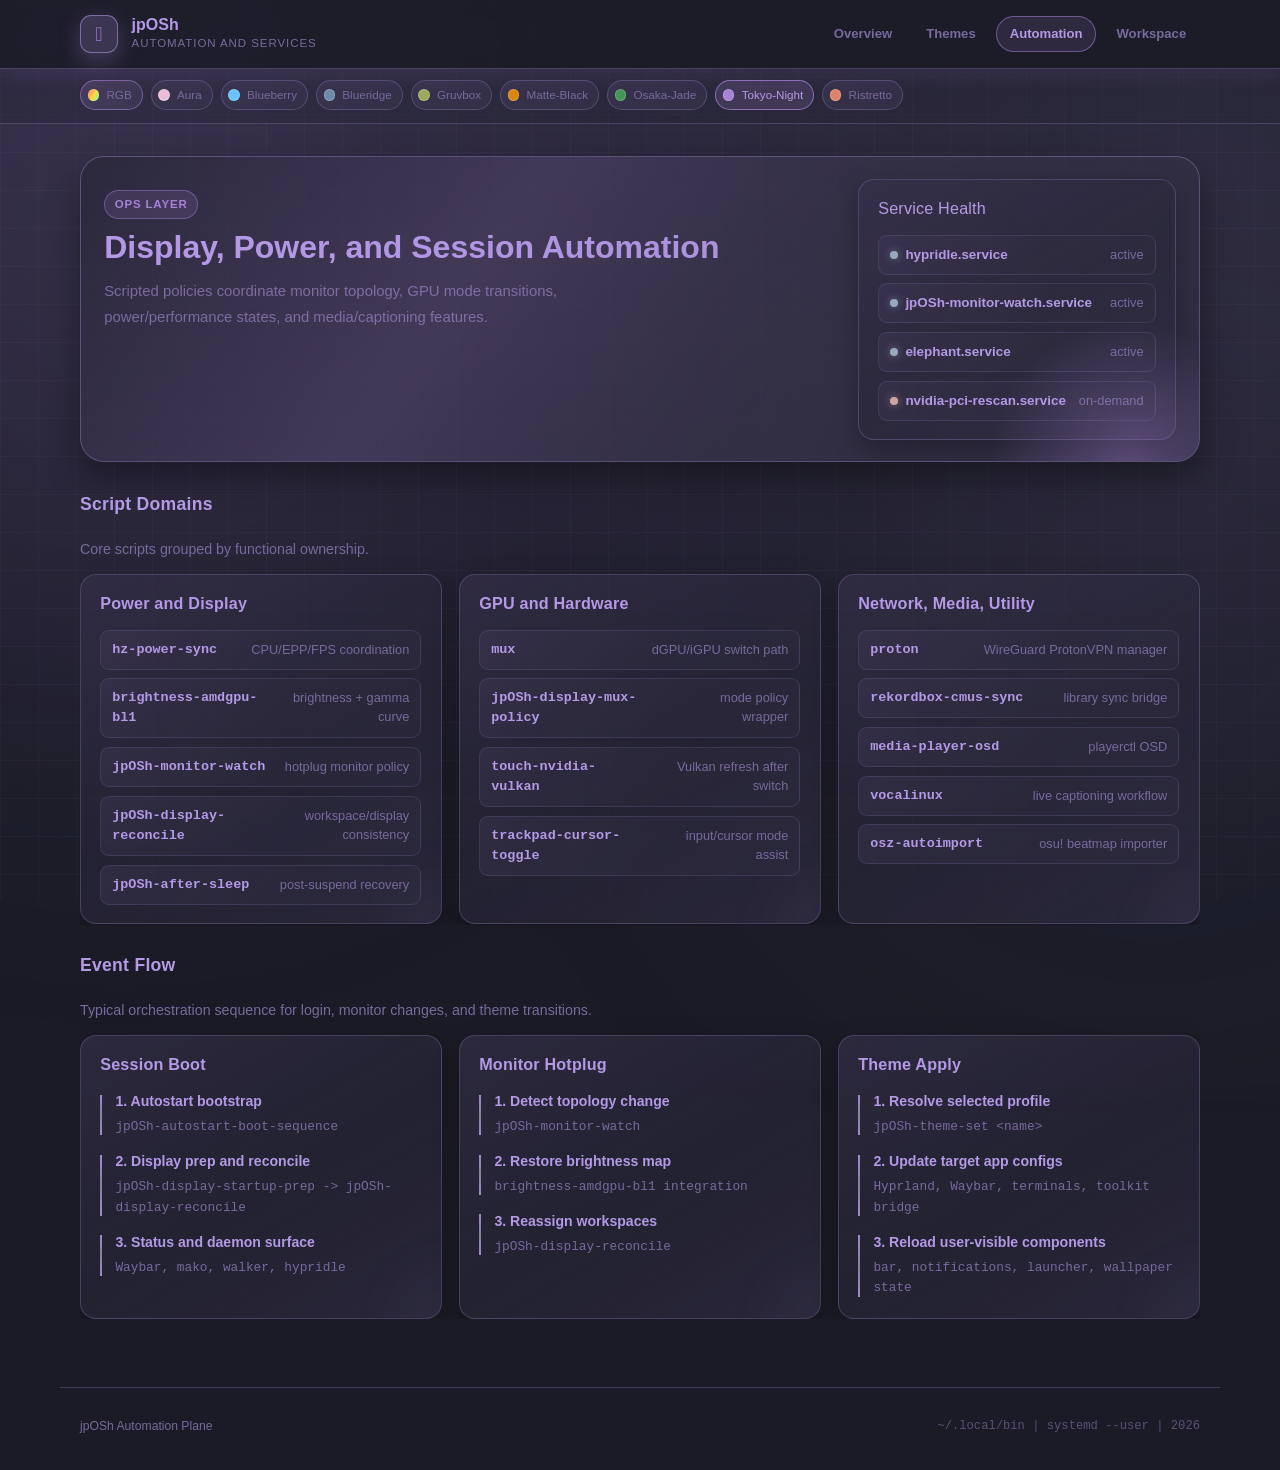
==== automation.html @ ef1e4495 "Optimize runtime performance: throttle confetti and reduce expensive continuous effects" ====
<!DOCTYPE html>
<html lang="en">
<head>
  <meta charset="UTF-8" />
  <meta name="viewport" content="width=device-width, initial-scale=1.0" />
  <title>jpOSh - Automation</title>
  <link rel="icon" type="image/svg+xml" href="assets/icons/favicon.svg?v=20260407h" />
  <link rel="stylesheet" href="style.css?v=20260407h" />
</head>
<body data-page="automation">
  <div class="site-shell">
    <header class="site-header">
      <div class="site-header-inner">
        <a class="brand" href="index.html" aria-label="jpOSh home">
          <div class="brand-mark">󰣇</div>
          <div>
            <div class="brand-title">jpOSh</div>
            <div class="brand-sub">Automation and Services</div>
          </div>
        </a>
        <nav class="main-nav" aria-label="Primary">
          <a class="nav-link" data-nav="overview" href="index.html">Overview</a>
          <a class="nav-link" data-nav="themes" href="themes.html">Themes</a>
          <a class="nav-link" data-nav="automation" href="automation.html">Automation</a>
          <a class="nav-link" data-nav="workspace" href="workspace.html">Workspace</a>
        </nav>
      </div>
    </header>

    <div class="theme-rail-wrap">
      <div class="theme-rail" data-theme-rail></div>
    </div>

    <main class="page">
      <section class="hero" data-animate>
        <div class="hero-top">
          <div>
            <p class="pill">Ops Layer</p>
            <h1 class="hero-title">Display, Power, and Session Automation</h1>
            <p class="hero-subtitle">
              Scripted policies coordinate monitor topology, GPU mode transitions,
              power/performance states, and media/captioning features.
            </p>
          </div>
          <div class="panel" style="min-width:250px;">
            <p class="panel-title">Service Health</p>
            <ul class="list">
              <li class="list-item"><span class="list-item-key"><span class="state-dot state-ok"></span>hypridle.service</span><span class="list-item-value">active</span></li>
              <li class="list-item"><span class="list-item-key"><span class="state-dot state-ok"></span>jpOSh-monitor-watch.service</span><span class="list-item-value">active</span></li>
              <li class="list-item"><span class="list-item-key"><span class="state-dot state-ok"></span>elephant.service</span><span class="list-item-value">active</span></li>
              <li class="list-item"><span class="list-item-key"><span class="state-dot state-warn"></span>nvidia-pci-rescan.service</span><span class="list-item-value">on-demand</span></li>
            </ul>
          </div>
        </div>
      </section>

      <section data-animate>
        <h2 class="section-title">Script Domains</h2>
        <p class="section-sub">Core scripts grouped by functional ownership.</p>
        <div class="panel-grid">
          <article class="panel">
            <h3 class="panel-title">Power and Display</h3>
            <ul class="list">
              <li class="list-item"><span class="list-item-key mono">hz-power-sync</span><span class="list-item-value">CPU/EPP/FPS coordination</span></li>
              <li class="list-item"><span class="list-item-key mono">brightness-amdgpu-bl1</span><span class="list-item-value">brightness + gamma curve</span></li>
              <li class="list-item"><span class="list-item-key mono">jpOSh-monitor-watch</span><span class="list-item-value">hotplug monitor policy</span></li>
              <li class="list-item"><span class="list-item-key mono">jpOSh-display-reconcile</span><span class="list-item-value">workspace/display consistency</span></li>
              <li class="list-item"><span class="list-item-key mono">jpOSh-after-sleep</span><span class="list-item-value">post-suspend recovery</span></li>
            </ul>
          </article>
          <article class="panel">
            <h3 class="panel-title">GPU and Hardware</h3>
            <ul class="list">
              <li class="list-item"><span class="list-item-key mono">mux</span><span class="list-item-value">dGPU/iGPU switch path</span></li>
              <li class="list-item"><span class="list-item-key mono">jpOSh-display-mux-policy</span><span class="list-item-value">mode policy wrapper</span></li>
              <li class="list-item"><span class="list-item-key mono">touch-nvidia-vulkan</span><span class="list-item-value">Vulkan refresh after switch</span></li>
              <li class="list-item"><span class="list-item-key mono">trackpad-cursor-toggle</span><span class="list-item-value">input/cursor mode assist</span></li>
            </ul>
          </article>
          <article class="panel">
            <h3 class="panel-title">Network, Media, Utility</h3>
            <ul class="list">
              <li class="list-item"><span class="list-item-key mono">proton</span><span class="list-item-value">WireGuard ProtonVPN manager</span></li>
              <li class="list-item"><span class="list-item-key mono">rekordbox-cmus-sync</span><span class="list-item-value">library sync bridge</span></li>
              <li class="list-item"><span class="list-item-key mono">media-player-osd</span><span class="list-item-value">playerctl OSD</span></li>
              <li class="list-item"><span class="list-item-key mono">vocalinux</span><span class="list-item-value">live captioning workflow</span></li>
              <li class="list-item"><span class="list-item-key mono">osz-autoimport</span><span class="list-item-value">osu! beatmap importer</span></li>
            </ul>
          </article>
        </div>
      </section>

      <section data-animate>
        <h2 class="section-title">Event Flow</h2>
        <p class="section-sub">Typical orchestration sequence for login, monitor changes, and theme transitions.</p>
        <div class="panel-grid">
          <article class="panel">
            <h3 class="panel-title">Session Boot</h3>
            <div class="timeline">
              <div class="timeline-item">
                <p class="timeline-title">1. Autostart bootstrap</p>
                <p class="timeline-desc mono">jpOSh-autostart-boot-sequence</p>
              </div>
              <div class="timeline-item">
                <p class="timeline-title">2. Display prep and reconcile</p>
                <p class="timeline-desc mono">jpOSh-display-startup-prep -> jpOSh-display-reconcile</p>
              </div>
              <div class="timeline-item">
                <p class="timeline-title">3. Status and daemon surface</p>
                <p class="timeline-desc mono">Waybar, mako, walker, hypridle</p>
              </div>
            </div>
          </article>
          <article class="panel">
            <h3 class="panel-title">Monitor Hotplug</h3>
            <div class="timeline">
              <div class="timeline-item">
                <p class="timeline-title">1. Detect topology change</p>
                <p class="timeline-desc mono">jpOSh-monitor-watch</p>
              </div>
              <div class="timeline-item">
                <p class="timeline-title">2. Restore brightness map</p>
                <p class="timeline-desc mono">brightness-amdgpu-bl1 integration</p>
              </div>
              <div class="timeline-item">
                <p class="timeline-title">3. Reassign workspaces</p>
                <p class="timeline-desc mono">jpOSh-display-reconcile</p>
              </div>
            </div>
          </article>
          <article class="panel">
            <h3 class="panel-title">Theme Apply</h3>
            <div class="timeline">
              <div class="timeline-item">
                <p class="timeline-title">1. Resolve selected profile</p>
                <p class="timeline-desc mono">jpOSh-theme-set &lt;name&gt;</p>
              </div>
              <div class="timeline-item">
                <p class="timeline-title">2. Update target app configs</p>
                <p class="timeline-desc mono">Hyprland, Waybar, terminals, toolkit bridge</p>
              </div>
              <div class="timeline-item">
                <p class="timeline-title">3. Reload user-visible components</p>
                <p class="timeline-desc mono">bar, notifications, launcher, wallpaper state</p>
              </div>
            </div>
          </article>
        </div>
      </section>
    </main>

    <footer>
      <div>jpOSh Automation Plane</div>
      <div class="footer-path mono">~/.local/bin | systemd --user | <span data-year></span></div>
    </footer>
  </div>

  <script src="script.js?v=20260407h"></script>
</body>
</html>
---- style.css ----
:root {
  --bg: #1a1b26;
  --surface-1: #232437;
  --surface-2: #2c2e43;
  --border: #4f4571;
  --border-strong: #b49ae6;
  --accent: #a683d8;
  --accent-2: #675a86;
  --text: #b49ae6;
  --text-dim: #8678ab;
  --text-mute: #5f5579;
  --ok: #86cf9f;
  --warn: #e3bf7a;
  --danger: #da7d91;
  --hero-glow: color-mix(in srgb, var(--accent) 35%, transparent);
  --radius-sm: 10px;
  --radius: 16px;
  --radius-lg: 24px;
  --shadow: 0 14px 34px rgba(0, 0, 0, 0.38);
  --fx-speed-slow: 18s;
  --fx-speed-mid: 9s;
  --fx-speed-fast: 4.5s;
}

* {
  box-sizing: border-box;
}

html,
body {
  margin: 0;
  padding: 0;
}

html {
  scroll-behavior: smooth;
}

body {
  min-height: 100vh;
  font-family: "Iosevka Aile", "IBM Plex Sans", "Noto Sans", "Cantarell", sans-serif;
  background: radial-gradient(circle at 12% -8%, color-mix(in srgb, var(--accent) 20%, transparent), transparent 48%),
    radial-gradient(circle at 92% 12%, color-mix(in srgb, var(--accent-2) 26%, transparent), transparent 42%),
    var(--bg);
  color: var(--text);
  line-height: 1.5;
}

body,
.site-header,
.theme-rail-wrap,
.hero,
.panel,
.kpi,
.list-item,
.tag,
.theme-chip,
.nav-link,
.section-sub,
.table th,
.table td,
footer {
  transition:
    background-color 260ms ease,
    border-color 260ms ease,
    color 260ms ease,
    box-shadow 260ms ease;
}

body::before {
  content: "";
  position: fixed;
  inset: 0;
  pointer-events: none;
  background-image:
    linear-gradient(color-mix(in srgb, var(--border-strong) 9%, transparent) 1px, transparent 1px),
    linear-gradient(90deg, color-mix(in srgb, var(--border-strong) 9%, transparent) 1px, transparent 1px);
  background-size: 38px 38px;
  opacity: 0.5;
  z-index: 0;
}

body::after {
  content: "";
  position: fixed;
  inset: -22%;
  pointer-events: none;
  z-index: 0;
  opacity: 0.24;
  background:
    radial-gradient(circle at 22% 36%, color-mix(in srgb, var(--accent) 34%, transparent), transparent 48%),
    radial-gradient(circle at 78% 62%, color-mix(in srgb, var(--accent-2) 34%, transparent), transparent 44%);
  filter: blur(14px);
  animation: none;
}

a {
  color: inherit;
}

button {
  font: inherit;
  color: inherit;
}

code,
.kbd {
  font-family: "CaskaydiaMono Nerd Font", "JetBrains Mono", "Iosevka", monospace;
}

.site-shell {
  position: relative;
  z-index: 1;
}

.site-header {
  position: sticky;
  top: 0;
  z-index: 40;
  backdrop-filter: blur(8px);
  background: color-mix(in srgb, var(--bg) 84%, transparent);
  border-bottom: 1px solid color-mix(in srgb, var(--border-strong) 30%, transparent);
  box-shadow: 0 8px 18px color-mix(in srgb, var(--accent) 10%, transparent);
}

.site-header-inner {
  max-width: 1160px;
  margin: 0 auto;
  padding: 0.95rem 1.25rem;
  display: flex;
  align-items: center;
  justify-content: space-between;
  gap: 1rem;
}

.brand {
  display: flex;
  align-items: center;
  gap: 0.85rem;
  text-decoration: none;
}

.brand-mark {
  width: 38px;
  height: 38px;
  border-radius: 11px;
  background: linear-gradient(165deg, color-mix(in srgb, var(--accent) 24%, transparent), color-mix(in srgb, var(--accent-2) 40%, transparent));
  border: 1px solid color-mix(in srgb, var(--border-strong) 55%, transparent);
  display: grid;
  place-items: center;
  font-size: 1.25rem;
  color: var(--accent);
  box-shadow: 0 8px 22px color-mix(in srgb, var(--accent) 30%, transparent);
}

.brand-title {
  font-size: 1rem;
  line-height: 1.15;
  font-weight: 700;
}

.brand-sub {
  font-size: 0.72rem;
  color: var(--text-dim);
  text-transform: uppercase;
  letter-spacing: 0.08em;
}

.main-nav {
  display: flex;
  align-items: center;
  gap: 0.4rem;
  flex-wrap: wrap;
}

.nav-link {
  padding: 0.45rem 0.8rem;
  border-radius: 999px;
  border: 1px solid transparent;
  color: var(--text-dim);
  text-decoration: none;
  font-size: 0.82rem;
  font-weight: 600;
  transition: 150ms ease;
}

.nav-link:hover {
  color: var(--text);
  border-color: color-mix(in srgb, var(--border-strong) 36%, transparent);
}

.nav-link.active {
  color: var(--text);
  background: color-mix(in srgb, var(--accent) 13%, transparent);
  border-color: color-mix(in srgb, var(--accent) 54%, transparent);
}

.theme-rail-wrap {
  border-bottom: 1px solid color-mix(in srgb, var(--border-strong) 22%, transparent);
  background: color-mix(in srgb, var(--surface-1) 42%, transparent);
}

.theme-rail {
  max-width: 1160px;
  margin: 0 auto;
  padding: 0.65rem 1.25rem 0.8rem;
  display: flex;
  flex-wrap: nowrap;
  gap: 0.5rem;
  overflow-x: auto;
  scrollbar-width: thin;
}

.theme-chip {
  appearance: none;
  position: relative;
  isolation: isolate;
  overflow: hidden;
  flex: 0 0 auto;
  border-radius: 999px;
  border: 1px solid color-mix(in srgb, var(--border-strong) 26%, transparent);
  background:
    linear-gradient(135deg, color-mix(in srgb, var(--accent) 8%, transparent), color-mix(in srgb, var(--accent-2) 8%, transparent)),
    color-mix(in srgb, var(--surface-2) 52%, transparent);
  color: var(--text-dim);
  padding: 0.35rem 0.62rem 0.35rem 0.42rem;
  font-size: 0.73rem;
  display: inline-flex;
  align-items: center;
  gap: 0.45rem;
  cursor: pointer;
  transition: 120ms ease;
}

.theme-chip::before {
  content: "";
  position: absolute;
  inset: 0;
  transform: translateX(-130%);
  background: linear-gradient(110deg, transparent 0%, color-mix(in srgb, var(--accent) 34%, transparent) 50%, transparent 100%);
  pointer-events: none;
  opacity: 0;
  transition: transform 520ms ease, opacity 420ms ease;
}

.theme-chip:hover {
  transform: translateY(-2px) scale(1.03);
  border-color: color-mix(in srgb, var(--accent) 55%, transparent);
  color: var(--text);
  box-shadow: 0 10px 20px color-mix(in srgb, var(--accent) 26%, transparent);
}

.theme-chip:hover::before {
  transform: translateX(130%);
  opacity: 0.7;
}

.theme-chip.active {
  color: var(--text);
  border-color: color-mix(in srgb, var(--accent) 75%, transparent);
  background: color-mix(in srgb, var(--accent) 18%, transparent);
}

.theme-chip-rgb {
  border-color: color-mix(in srgb, var(--accent) 58%, transparent);
  background:
    linear-gradient(120deg, color-mix(in srgb, var(--accent) 18%, transparent), color-mix(in srgb, var(--accent-2) 18%, transparent)),
    color-mix(in srgb, var(--surface-2) 76%, transparent);
}

.rgb-dot {
  background: linear-gradient(120deg, #ff6b6b, #ffd93d, #6bff9f, #6bd4ff, #b98bff, #ff7adf);
  background-size: 260% 260%;
  animation: rgbDotShift 2.4s linear infinite;
}

body.rgb-mode .theme-chip-rgb {
  color: var(--text);
  border-color: color-mix(in srgb, var(--accent) 78%, transparent);
  box-shadow: 0 0 0 1px color-mix(in srgb, var(--accent) 34%, transparent), 0 0 26px color-mix(in srgb, var(--accent) 36%, transparent);
  animation: rgbButtonPulse 1.6s ease-in-out infinite;
}

.rgb-confetti-layer {
  position: fixed;
  inset: 0;
  z-index: 90;
  pointer-events: none;
  overflow: hidden;
  opacity: 0;
  transition: opacity 220ms ease;
}

.rgb-confetti-layer.active {
  opacity: 1;
}

.rgb-confetti-piece {
  position: absolute;
  left: var(--left);
  top: -14vh;
  width: var(--size);
  height: calc(var(--size) * 0.62);
  background: var(--confetti);
  border-radius: 2px;
  opacity: 0;
  transform: translate3d(0, -12vh, 0) rotate(var(--rot));
  animation: confettiFall var(--dur) linear forwards;
  will-change: transform, opacity;
}

.theme-dot {
  width: 0.72rem;
  height: 0.72rem;
  border-radius: 99px;
  box-shadow: inset 0 0 0 1px rgba(255, 255, 255, 0.18);
}

.page {
  max-width: 1160px;
  margin: 0 auto;
  padding: 2rem 1.25rem 4.2rem;
  display: grid;
  gap: 1.95rem;
}

.page > section {
  display: grid;
  gap: 0.82rem;
  content-visibility: auto;
  contain-intrinsic-size: 1px 760px;
}

.hero {
  border-radius: var(--radius-lg);
  border: 1px solid color-mix(in srgb, var(--border-strong) 35%, transparent);
  background: linear-gradient(150deg, color-mix(in srgb, var(--surface-1) 62%, transparent), color-mix(in srgb, var(--surface-2) 70%, transparent));
  padding: 1.35rem 1.45rem;
  box-shadow: var(--shadow);
  position: relative;
  overflow: hidden;
}

.hero::before {
  content: "";
  position: absolute;
  inset: -36% -42%;
  pointer-events: none;
  background: linear-gradient(125deg,
    transparent 24%,
    color-mix(in srgb, var(--accent) 18%, transparent) 42%,
    color-mix(in srgb, var(--accent-2) 14%, transparent) 54%,
    transparent 74%);
  animation: none;
}

.hero::after {
  content: "";
  position: absolute;
  width: 280px;
  height: 280px;
  right: -70px;
  bottom: -140px;
  border-radius: 50%;
  background: radial-gradient(circle, var(--hero-glow), transparent 70%);
  pointer-events: none;
  animation: none;
}

.hero-top {
  display: flex;
  justify-content: space-between;
  align-items: flex-start;
  gap: 1.3rem;
  flex-wrap: wrap;
}

.hero-title {
  margin: 0;
  font-size: clamp(1.45rem, 2.8vw, 2rem);
  line-height: 1.12;
}

.hero-subtitle {
  margin: 0.82rem 0 0;
  max-width: 66ch;
  color: var(--text-dim);
  font-size: 0.93rem;
  line-height: 1.72;
}

.pill {
  display: inline-flex;
  align-items: center;
  gap: 0.3rem;
  padding: 0.3rem 0.6rem;
  border-radius: 999px;
  border: 1px solid color-mix(in srgb, var(--accent) 45%, transparent);
  background: color-mix(in srgb, var(--accent) 15%, transparent);
  color: var(--accent);
  font-size: 0.72rem;
  font-weight: 700;
  text-transform: uppercase;
  letter-spacing: 0.07em;
}

.kpi-grid {
  margin-top: 1.22rem;
  display: grid;
  grid-template-columns: repeat(auto-fit, minmax(165px, 1fr));
  gap: 0.82rem;
}

.kpi {
  border-radius: var(--radius-sm);
  border: 1px solid color-mix(in srgb, var(--border-strong) 28%, transparent);
  background:
    linear-gradient(140deg, color-mix(in srgb, var(--accent) 7%, transparent), transparent 55%),
    color-mix(in srgb, var(--surface-2) 42%, transparent);
  padding: 0.76rem 0.82rem;
  transition: transform 220ms ease, box-shadow 220ms ease, border-color 220ms ease;
}

.kpi:hover {
  transform: translateY(-2px);
  border-color: color-mix(in srgb, var(--accent) 65%, transparent);
  box-shadow: 0 10px 22px color-mix(in srgb, var(--accent) 24%, transparent);
}

.kpi-label {
  font-size: 0.7rem;
  text-transform: uppercase;
  letter-spacing: 0.08em;
  color: var(--text-mute);
}

.kpi-value {
  margin-top: 0.24rem;
  font-size: 0.98rem;
  font-weight: 700;
}

.panel-grid {
  display: grid;
  grid-template-columns: repeat(auto-fit, minmax(250px, 1fr));
  gap: 1.08rem;
}

.panel {
  position: relative;
  overflow: hidden;
  border-radius: var(--radius);
  border: 1px solid color-mix(in srgb, var(--border-strong) 24%, transparent);
  background:
    linear-gradient(150deg, color-mix(in srgb, var(--accent) 8%, transparent), transparent 56%),
    linear-gradient(330deg, color-mix(in srgb, var(--accent-2) 10%, transparent), transparent 50%),
    color-mix(in srgb, var(--surface-1) 62%, transparent);
  padding: 1.14rem 1.2rem 1.16rem;
  box-shadow: 0 9px 26px rgba(0, 0, 0, 0.28);
  transition: transform 220ms ease, border-color 220ms ease, box-shadow 220ms ease;
  contain: paint;
}

.panel::before {
  content: "";
  position: absolute;
  inset: -22px;
  pointer-events: none;
  background: linear-gradient(130deg,
    transparent 30%,
    color-mix(in srgb, var(--accent) 16%, transparent) 42%,
    color-mix(in srgb, var(--accent) 28%, transparent) 50%,
    transparent 66%,
    color-mix(in srgb, var(--accent-2) 13%, transparent) 82%,
    transparent 100%);
  border-radius: inherit;
  filter: blur(6px);
  transform: translateX(-62%);
  opacity: 0;
  transition: transform 540ms ease, opacity 420ms ease;
}

.panel::after {
  content: "";
  position: absolute;
  width: 180px;
  height: 180px;
  right: -90px;
  bottom: -90px;
  border-radius: 50%;
  background: radial-gradient(circle, color-mix(in srgb, var(--accent) 16%, transparent), transparent 70%);
  pointer-events: none;
  filter: blur(10px);
  opacity: 0.28;
  transition: transform 420ms ease, opacity 420ms ease;
}

.panel:hover {
  transform: translateY(-3px);
  border-color: color-mix(in srgb, var(--accent) 62%, transparent);
  box-shadow: 0 15px 32px color-mix(in srgb, var(--accent) 20%, transparent), 0 10px 28px rgba(0, 0, 0, 0.32);
}

.panel:hover::before {
  transform: translateX(62%);
  opacity: 0.85;
}

.panel:hover::after {
  transform: translate3d(-14px, -10px, 0) scale(1.08);
  opacity: 0.62;
}

.panel-title {
  position: relative;
  z-index: 1;
  margin: 0;
  font-size: 1.01rem;
  line-height: 1.35;
  letter-spacing: 0.012em;
}

.panel-desc {
  position: relative;
  z-index: 1;
  margin: 0.72rem 0 0;
  color: var(--text-dim);
  font-size: 0.87rem;
  line-height: 1.74;
}

.list {
  position: relative;
  z-index: 1;
  margin: 0.92rem 0 0;
  padding: 0;
  list-style: none;
  display: grid;
  gap: 0.56rem;
}

.list-item {
  position: relative;
  overflow: hidden;
  display: flex;
  align-items: flex-start;
  justify-content: space-between;
  gap: 0.8rem;
  border-radius: 9px;
  padding: 0.54rem 0.7rem;
  background:
    linear-gradient(130deg, color-mix(in srgb, var(--accent) 6%, transparent), transparent 58%),
    color-mix(in srgb, var(--surface-2) 34%, transparent);
  border: 1px solid color-mix(in srgb, var(--border-strong) 15%, transparent);
  transition: border-color 180ms ease, transform 180ms ease, background 180ms ease;
  contain: paint;
}

.list-item::before {
  content: "";
  position: absolute;
  inset: 0;
  pointer-events: none;
  background: linear-gradient(110deg, transparent 0%, color-mix(in srgb, var(--accent) 26%, transparent) 52%, transparent 100%);
  transform: translateX(-130%);
  opacity: 0;
  transition: transform 460ms ease, opacity 320ms ease;
}

.list-item:hover {
  transform: translateY(-1px) scale(1.01);
  border-color: color-mix(in srgb, var(--accent) 48%, transparent);
  background:
    linear-gradient(130deg, color-mix(in srgb, var(--accent) 10%, transparent), transparent 62%),
    color-mix(in srgb, var(--surface-2) 44%, transparent);
}

.list-item:hover::before {
  transform: translateX(130%);
  opacity: 0.78;
}

.list-item-key {
  color: var(--text);
  font-size: 0.84rem;
  font-weight: 600;
  line-height: 1.52;
}

.list-item-value {
  color: var(--text-dim);
  font-size: 0.8rem;
  text-align: right;
  line-height: 1.52;
}

.mono {
  font-family: "CaskaydiaMono Nerd Font", "JetBrains Mono", monospace;
}

.tag-row {
  position: relative;
  z-index: 1;
  margin-top: 0.86rem;
  display: flex;
  flex-wrap: wrap;
  gap: 0.46rem;
}

.tag {
  position: relative;
  overflow: hidden;
  padding: 0.28rem 0.6rem;
  border-radius: 999px;
  border: 1px solid color-mix(in srgb, var(--border-strong) 26%, transparent);
  background:
    linear-gradient(130deg, color-mix(in srgb, var(--accent) 7%, transparent), transparent 60%),
    color-mix(in srgb, var(--surface-2) 44%, transparent);
  color: var(--text-dim);
  font-size: 0.72rem;
  line-height: 1.34;
  transition: transform 180ms ease, box-shadow 220ms ease, color 220ms ease, border-color 220ms ease;
  contain: paint;
}

.tag::before {
  content: "";
  position: absolute;
  inset: 0;
  pointer-events: none;
  background: linear-gradient(110deg, transparent 0%, color-mix(in srgb, var(--accent) 32%, transparent) 48%, transparent 100%);
  transform: translateX(-130%);
  opacity: 0;
  transition: transform 420ms ease, opacity 300ms ease;
}

.tag:hover {
  transform: translateY(-2px);
  color: var(--text);
  border-color: color-mix(in srgb, var(--accent) 54%, transparent);
  box-shadow: 0 6px 14px color-mix(in srgb, var(--accent) 20%, transparent);
}

.tag:hover::before {
  transform: translateX(130%);
  opacity: 0.72;
}

.kbd {
  border-radius: 6px;
  border: 1px solid color-mix(in srgb, var(--border-strong) 36%, transparent);
  background: color-mix(in srgb, var(--surface-2) 74%, transparent);
  color: var(--accent);
  font-size: 0.67rem;
  padding: 0.1rem 0.36rem;
  white-space: nowrap;
}

.section-title {
  margin: 0;
  font-size: 1.1rem;
  line-height: 1.22;
  letter-spacing: 0.015em;
  color: var(--text);
}

@supports (-webkit-background-clip: text) or (background-clip: text) {
  .section-title {
    background: linear-gradient(90deg, var(--text), color-mix(in srgb, var(--accent) 80%, white), var(--text));
    background-size: 220% auto;
    -webkit-background-clip: text;
    background-clip: text;
    color: transparent;
    animation: none;
  }
}

.section-sub {
  margin: 0.5rem 0 0;
  color: var(--text-dim);
  font-size: 0.89rem;
  line-height: 1.74;
  max-width: 76ch;
}

.theme-catalog {
  display: grid;
  grid-template-columns: repeat(auto-fill, minmax(260px, 1fr));
  gap: 0.85rem;
}

.theme-card {
  border-radius: var(--radius);
  overflow: hidden;
  border: 1px solid color-mix(in srgb, var(--border-strong) 30%, transparent);
  background: color-mix(in srgb, var(--surface-1) 92%, transparent);
  transition: 180ms ease;
}

.theme-card:hover {
  transform: translateY(-3px);
  border-color: color-mix(in srgb, var(--accent) 58%, transparent);
  box-shadow: 0 16px 34px color-mix(in srgb, var(--accent) 16%, transparent);
}

.theme-card.active {
  border-color: color-mix(in srgb, var(--accent) 75%, transparent);
  box-shadow: 0 0 0 1px color-mix(in srgb, var(--accent) 45%, transparent), 0 16px 34px rgba(0, 0, 0, 0.34);
}

.theme-preview {
  width: 100%;
  aspect-ratio: 16 / 9;
  display: block;
  object-fit: cover;
  border-bottom: 1px solid color-mix(in srgb, var(--border-strong) 28%, transparent);
}

.theme-card-body {
  padding: 0.94rem 0.98rem 1rem;
}

.theme-card-head {
  display: flex;
  align-items: center;
  justify-content: space-between;
  gap: 0.7rem;
}

.theme-name {
  margin: 0;
  font-size: 0.88rem;
}

.theme-source {
  margin-top: 0.55rem;
  font-size: 0.7rem;
  color: var(--text-mute);
}

.palette-strip {
  margin-top: 0.58rem;
  display: grid;
  grid-template-columns: repeat(5, 1fr);
  gap: 0.3rem;
}

.palette-chip {
  height: 20px;
  border-radius: 6px;
  border: 1px solid rgba(255, 255, 255, 0.22);
}

.palette-meta {
  margin-top: 0.58rem;
  display: grid;
  grid-template-columns: 1fr;
  gap: 0.35rem;
}

.palette-line {
  display: flex;
  justify-content: space-between;
  font-size: 0.74rem;
  color: var(--text-dim);
  border-bottom: 1px solid color-mix(in srgb, var(--border-strong) 20%, transparent);
  padding-bottom: 0.28rem;
}

.palette-line:last-child {
  border-bottom: 0;
  padding-bottom: 0;
}

.table {
  width: 100%;
  border-collapse: collapse;
  font-size: 0.8rem;
  color: var(--text-dim);
  margin-top: 0.92rem;
}

.table th,
.table td {
  border-bottom: 1px solid color-mix(in srgb, var(--border-strong) 20%, transparent);
  padding: 0.58rem 0.44rem;
  text-align: left;
}

.table th {
  color: var(--text);
  font-size: 0.72rem;
  text-transform: uppercase;
  letter-spacing: 0.07em;
}

.state-dot {
  width: 0.5rem;
  height: 0.5rem;
  border-radius: 50%;
  display: inline-block;
  margin-right: 0.45rem;
}

.state-ok {
  background: var(--ok);
  box-shadow: 0 0 8px color-mix(in srgb, var(--ok) 58%, transparent);
}

.state-warn {
  background: var(--warn);
  box-shadow: 0 0 8px color-mix(in srgb, var(--warn) 58%, transparent);
}

.state-danger {
  background: var(--danger);
  box-shadow: 0 0 8px color-mix(in srgb, var(--danger) 58%, transparent);
}

.timeline {
  display: grid;
  gap: 0.88rem;
  margin-top: 1rem;
}

.timeline-item {
  position: relative;
  padding-left: 0.95rem;
}

.timeline-item::before {
  content: "";
  position: absolute;
  left: 0;
  top: 0.16rem;
  bottom: 0.16rem;
  width: 2px;
  background: linear-gradient(
    180deg,
    color-mix(in srgb, var(--accent) 85%, white),
    color-mix(in srgb, var(--accent-2) 70%, white),
    color-mix(in srgb, var(--accent) 85%, white)
  );
  opacity: 0.88;
}

.timeline-title {
  margin: 0;
  font-size: 0.88rem;
  font-weight: 700;
  line-height: 1.4;
}

.timeline-desc {
  margin: 0.34rem 0 0;
  font-size: 0.8rem;
  color: var(--text-dim);
  line-height: 1.62;
}

footer {
  max-width: 1160px;
  margin: 0 auto;
  padding: 1.8rem 1.25rem 2.2rem;
  border-top: 1px solid color-mix(in srgb, var(--border-strong) 26%, transparent);
  color: var(--text-dim);
  font-size: 0.76rem;
  display: flex;
  justify-content: space-between;
  gap: 0.9rem;
  flex-wrap: wrap;
}

.footer-path {
  color: var(--text-mute);
}

[data-animate] {
  opacity: 0;
  transform: translateY(12px);
  transition: opacity 350ms ease, transform 350ms ease;
}

[data-animate].show {
  opacity: 1;
  transform: translateY(0);
  animation: revealRise 520ms ease both;
}

@keyframes ambientDrift {
  0% { transform: translate3d(-2%, -1%, 0) scale(1); }
  50% { transform: translate3d(2%, 1%, 0) scale(1.06); }
  100% { transform: translate3d(-1%, 2%, 0) scale(1.02); }
}

@keyframes ambientSpin {
  from { transform: rotate(0deg); }
  to { transform: rotate(360deg); }
}

@keyframes headerBreath {
  0%, 100% { box-shadow: 0 8px 18px color-mix(in srgb, var(--accent) 10%, transparent); }
  50% { box-shadow: 0 9px 24px color-mix(in srgb, var(--accent) 24%, transparent); }
}

@keyframes brandPulse {
  0%, 100% { transform: translateY(0); box-shadow: 0 8px 22px color-mix(in srgb, var(--accent) 30%, transparent); }
  50% { transform: translateY(-1px); box-shadow: 0 12px 28px color-mix(in srgb, var(--accent) 46%, transparent); }
}

@keyframes rgbDotShift {
  0% { background-position: 0% 50%; }
  100% { background-position: 220% 50%; }
}

@keyframes rgbButtonPulse {
  0%, 100% { box-shadow: 0 0 0 1px color-mix(in srgb, var(--accent) 24%, transparent), 0 0 20px color-mix(in srgb, var(--accent) 26%, transparent); }
  50% { box-shadow: 0 0 0 1px color-mix(in srgb, var(--accent) 48%, transparent), 0 0 28px color-mix(in srgb, var(--accent) 45%, transparent); }
}

@keyframes confettiFall {
  0% {
    transform: translate3d(0, -12vh, 0) rotate(var(--rot));
    opacity: 0;
  }
  8% {
    opacity: 0.98;
  }
  38% {
    transform: translate3d(calc(var(--drift) * -0.34), 34vh, 0) rotate(calc(var(--rot) + 180deg));
  }
  72% {
    transform: translate3d(calc(var(--drift) * 0.85), 76vh, 0) rotate(calc(var(--rot) + 460deg));
    opacity: 0.95;
  }
  100% {
    transform: translate3d(var(--drift), 112vh, 0) rotate(calc(var(--rot) + 700deg));
    opacity: 0;
  }
}

@keyframes heroSweep {
  0% { transform: translateX(-12%) rotate(0deg); opacity: 0.36; }
  50% { transform: translateX(10%) rotate(2deg); opacity: 0.5; }
  100% { transform: translateX(-8%) rotate(-1deg); opacity: 0.36; }
}

@keyframes heroGlowPulse {
  0%, 100% { opacity: 0.46; transform: scale(1); }
  50% { opacity: 0.72; transform: scale(1.06); }
}

@keyframes titleShift {
  0% { background-position: 0% 50%; }
  100% { background-position: 200% 50%; }
}

@keyframes revealRise {
  0% { opacity: 0; transform: translateY(10px) scale(0.99); }
  100% { opacity: 1; transform: translateY(0) scale(1); }
}

@media (prefers-reduced-motion: reduce) {
  *,
  *::before,
  *::after {
    animation: none !important;
    transition: none !important;
  }

  .rgb-confetti-layer {
    display: none !important;
  }
}

@media (max-width: 860px) {
  .site-header-inner {
    flex-direction: column;
    align-items: flex-start;
  }

  .main-nav {
    width: 100%;
  }

  .hero {
    padding: 1.1rem 1.05rem;
  }

  .table {
    font-size: 0.74rem;
  }
}

@media (max-width: 620px) {
  .page {
    padding: 1.15rem 0.9rem 3rem;
  }

  .site-header-inner,
  .theme-rail,
  footer {
    padding-left: 0.9rem;
    padding-right: 0.9rem;
  }

  .kpi-grid {
    grid-template-columns: repeat(2, minmax(0, 1fr));
  }

  .panel-grid,
  .theme-catalog {
    grid-template-columns: 1fr;
  }
}
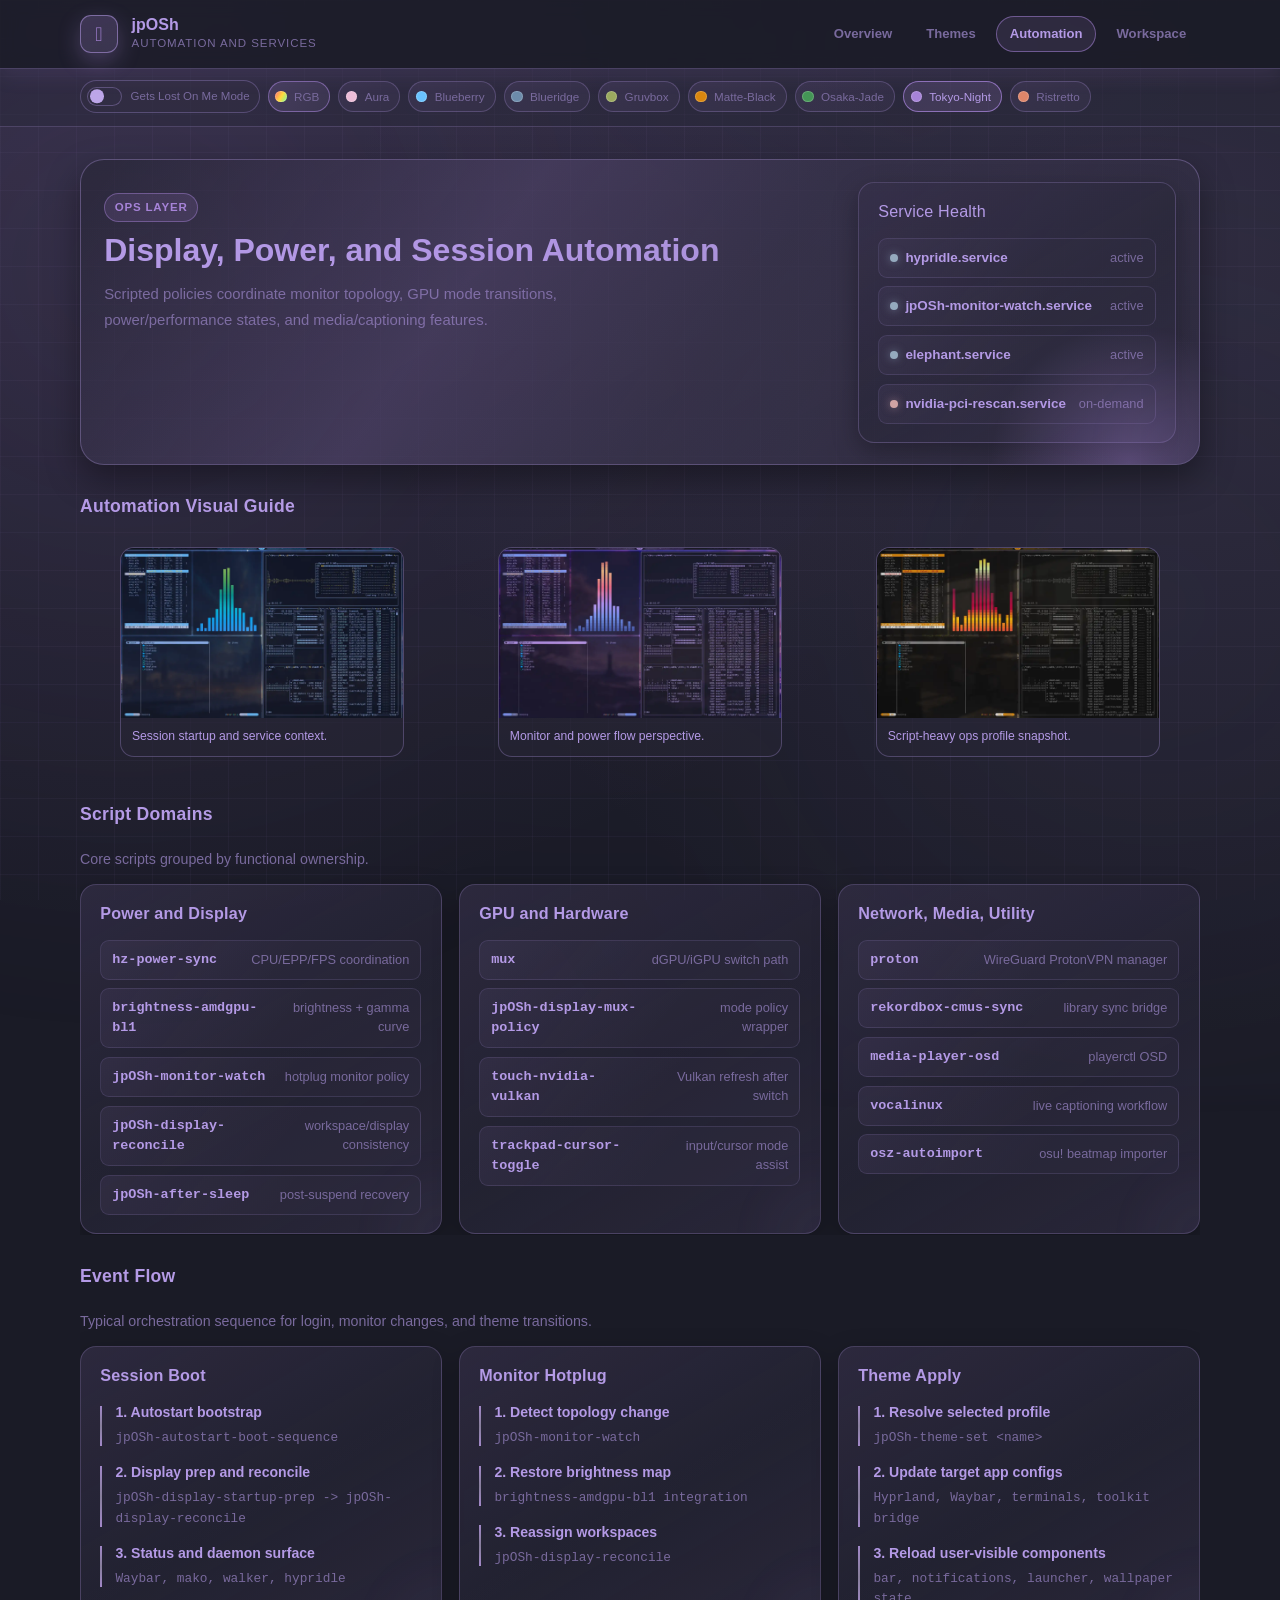
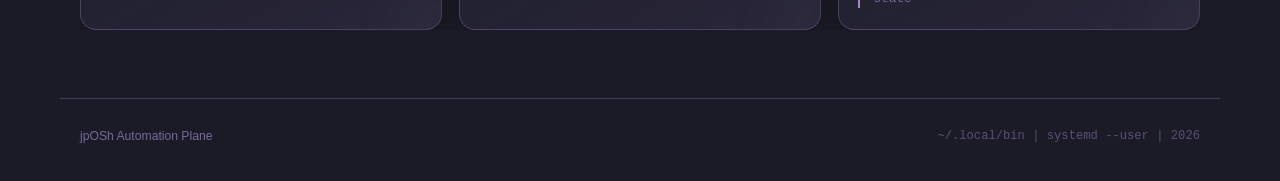
==== commit 7788fb8c: "Add Gets Lost On Me Mode with image-first visual guides across all pages" ====
--- a/automation.html
+++ b/automation.html
@@ -4,8 +4,8 @@
   <meta charset="UTF-8" />
   <meta name="viewport" content="width=device-width, initial-scale=1.0" />
   <title>jpOSh - Automation</title>
-  <link rel="icon" type="image/svg+xml" href="assets/icons/favicon.svg?v=20260407h" />
-  <link rel="stylesheet" href="style.css?v=20260407h" />
+  <link rel="icon" type="image/svg+xml" href="assets/icons/favicon.svg?v=20260407i" />
+  <link rel="stylesheet" href="style.css?v=20260407i" />
 </head>
 <body data-page="automation">
   <div class="site-shell">
@@ -51,6 +51,24 @@
               <li class="list-item"><span class="list-item-key"><span class="state-dot state-warn"></span>nvidia-pci-rescan.service</span><span class="list-item-value">on-demand</span></li>
             </ul>
           </div>
+        </div>
+      </section>
+
+      <section class="visual-aid" data-animate>
+        <h2 class="section-title">Automation Visual Guide</h2>
+        <div class="visual-aid-grid">
+          <figure class="visual-aid-card">
+            <img src="assets/theme-previews/blueberry.webp" alt="Blueberry workflow preview" loading="lazy" />
+            <figcaption class="visual-aid-caption">Session startup and service context.</figcaption>
+          </figure>
+          <figure class="visual-aid-card">
+            <img src="assets/theme-previews/tokyo-night.webp" alt="Tokyo-Night automation profile preview" loading="lazy" />
+            <figcaption class="visual-aid-caption">Monitor and power flow perspective.</figcaption>
+          </figure>
+          <figure class="visual-aid-card">
+            <img src="assets/theme-previews/matte-black.webp" alt="Matte-Black ops view preview" loading="lazy" />
+            <figcaption class="visual-aid-caption">Script-heavy ops profile snapshot.</figcaption>
+          </figure>
         </div>
       </section>
 
@@ -155,6 +173,6 @@
     </footer>
   </div>
 
-  <script src="script.js?v=20260407h"></script>
+  <script src="script.js?v=20260407i"></script>
 </body>
 </html>
--- a/style.css
+++ b/style.css
@@ -205,10 +205,72 @@
   margin: 0 auto;
   padding: 0.65rem 1.25rem 0.8rem;
   display: flex;
+  align-items: center;
   flex-wrap: nowrap;
   gap: 0.5rem;
   overflow-x: auto;
   scrollbar-width: thin;
+}
+
+.mode-switch {
+  flex: 0 0 auto;
+  position: relative;
+  display: inline-flex;
+  align-items: center;
+  gap: 0.52rem;
+  padding: 0.38rem 0.56rem 0.38rem 0.38rem;
+  border-radius: 999px;
+  border: 1px solid color-mix(in srgb, var(--border-strong) 30%, transparent);
+  background: color-mix(in srgb, var(--surface-2) 44%, transparent);
+  cursor: pointer;
+  user-select: none;
+}
+
+.mode-switch input {
+  position: absolute;
+  opacity: 0;
+  width: 1px;
+  height: 1px;
+  pointer-events: none;
+}
+
+.mode-switch-slider {
+  position: relative;
+  width: 2.2rem;
+  height: 1.2rem;
+  border-radius: 999px;
+  background: color-mix(in srgb, var(--surface-2) 76%, transparent);
+  border: 1px solid color-mix(in srgb, var(--border-strong) 34%, transparent);
+  transition: background-color 220ms ease, border-color 220ms ease;
+}
+
+.mode-switch-slider::after {
+  content: "";
+  position: absolute;
+  top: 50%;
+  left: 2px;
+  width: 0.84rem;
+  height: 0.84rem;
+  border-radius: 50%;
+  background: color-mix(in srgb, var(--text) 88%, white);
+  transform: translateY(-50%);
+  transition: transform 220ms ease, background-color 220ms ease;
+}
+
+.mode-switch input:checked + .mode-switch-slider {
+  background: color-mix(in srgb, var(--accent) 50%, transparent);
+  border-color: color-mix(in srgb, var(--accent) 80%, transparent);
+}
+
+.mode-switch input:checked + .mode-switch-slider::after {
+  transform: translate(0.98rem, -50%);
+  background: #ffffff;
+}
+
+.mode-switch-text {
+  font-size: 0.72rem;
+  color: var(--text-dim);
+  white-space: nowrap;
 }
 
 .theme-chip {
@@ -314,6 +376,60 @@
   height: 0.72rem;
   border-radius: 99px;
   box-shadow: inset 0 0 0 1px rgba(255, 255, 255, 0.18);
+}
+
+.visual-aid {
+  display: none;
+}
+
+.visual-aid-grid {
+  display: grid;
+  grid-template-columns: repeat(auto-fit, minmax(220px, 1fr));
+  gap: 0.86rem;
+}
+
+.visual-aid-card {
+  position: relative;
+  overflow: hidden;
+  border-radius: 14px;
+  border: 1px solid color-mix(in srgb, var(--border-strong) 30%, transparent);
+  background: color-mix(in srgb, var(--surface-1) 56%, transparent);
+}
+
+.visual-aid-card img {
+  display: block;
+  width: 100%;
+  height: 170px;
+  object-fit: cover;
+}
+
+.visual-aid-caption {
+  padding: 0.6rem 0.68rem 0.66rem;
+  font-size: 0.76rem;
+  color: var(--text);
+}
+
+.gets-lost-mode .visual-aid {
+  display: grid;
+  gap: 0.82rem;
+}
+
+.gets-lost-mode .hero-subtitle,
+.gets-lost-mode .section-sub,
+.gets-lost-mode .panel-desc,
+.gets-lost-mode .timeline-desc {
+  display: none;
+}
+
+.gets-lost-mode .panel-title,
+.gets-lost-mode .timeline-title,
+.gets-lost-mode .list-item-key {
+  font-size: 0.96rem;
+}
+
+.gets-lost-mode .list-item {
+  padding-top: 0.68rem;
+  padding-bottom: 0.68rem;
 }
 
 .page {
@@ -1012,4 +1128,8 @@
   .theme-catalog {
     grid-template-columns: 1fr;
   }
-}
+
+  .mode-switch-text {
+    font-size: 0.67rem;
+  }
+}
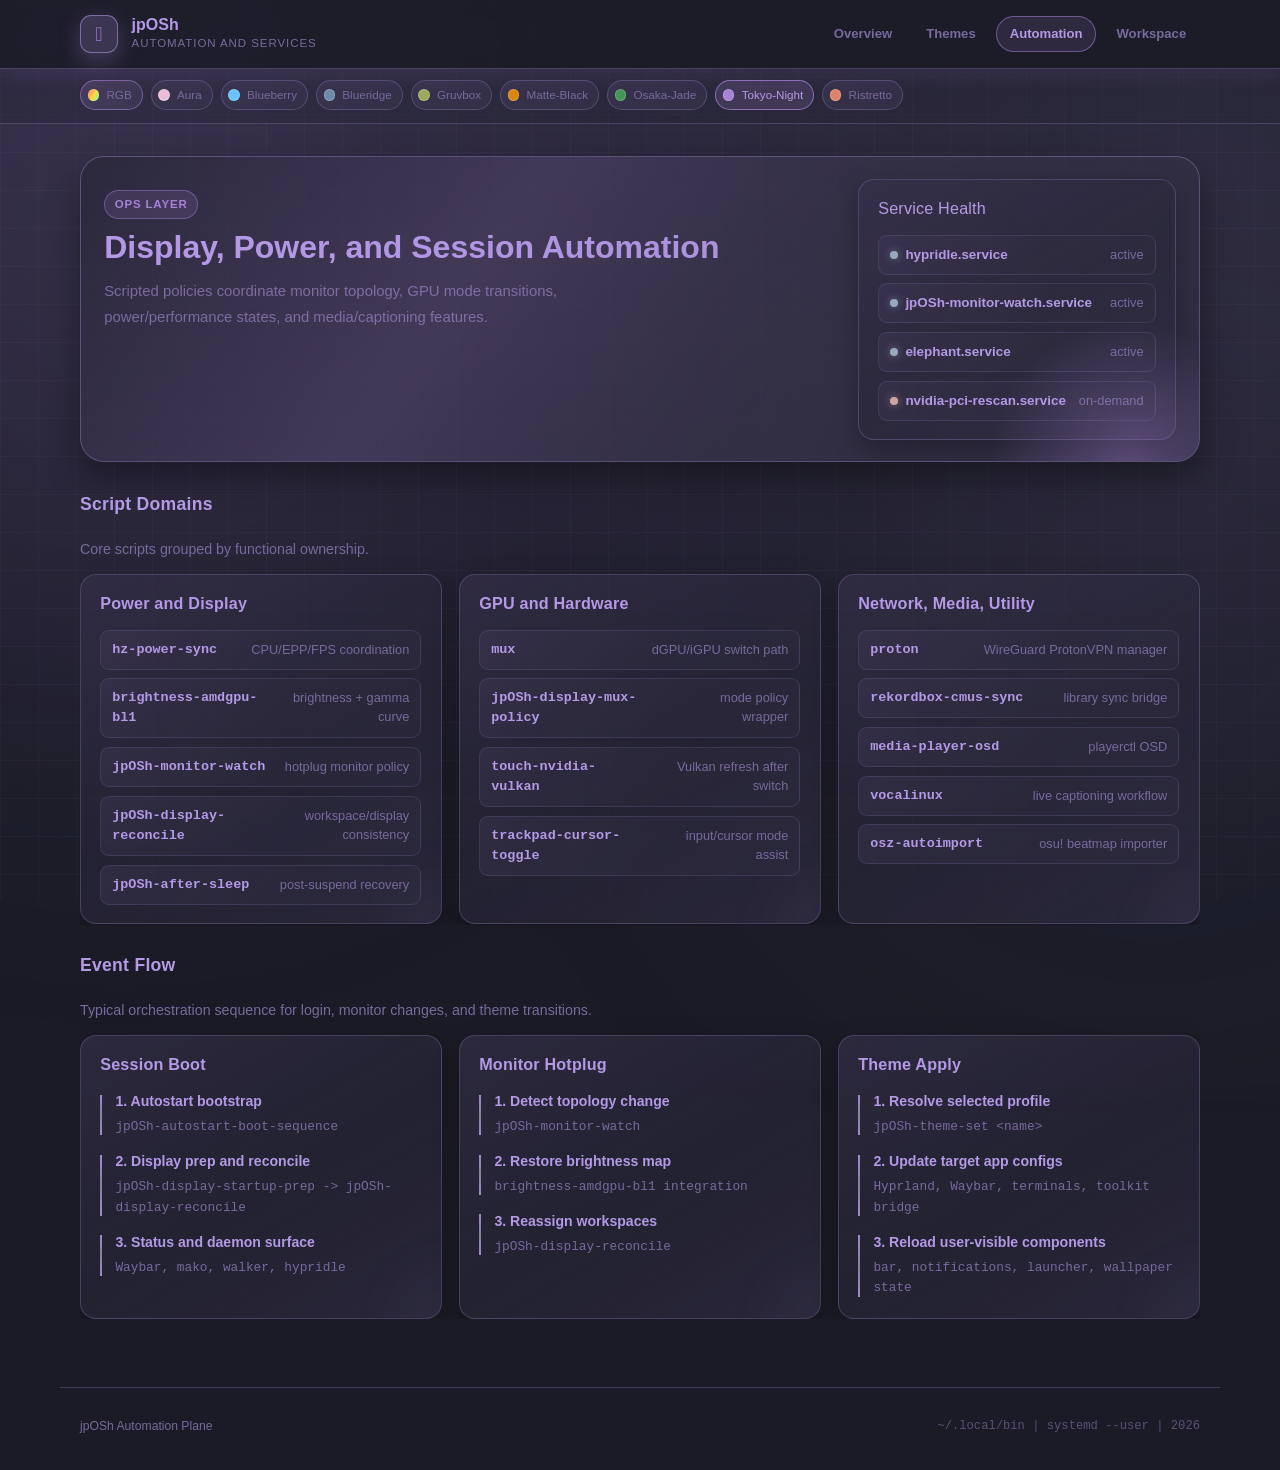
==== commit 9cffbf15: "Rollback visual-guides changes; restore pre-gets-lost behavior" ====
--- a/automation.html
+++ b/automation.html
@@ -4,8 +4,8 @@
   <meta charset="UTF-8" />
   <meta name="viewport" content="width=device-width, initial-scale=1.0" />
   <title>jpOSh - Automation</title>
-  <link rel="icon" type="image/svg+xml" href="assets/icons/favicon.svg?v=20260407i" />
-  <link rel="stylesheet" href="style.css?v=20260407i" />
+  <link rel="icon" type="image/svg+xml" href="assets/icons/favicon.svg?v=20260407h" />
+  <link rel="stylesheet" href="style.css?v=20260407h" />
 </head>
 <body data-page="automation">
   <div class="site-shell">
@@ -51,24 +51,6 @@
               <li class="list-item"><span class="list-item-key"><span class="state-dot state-warn"></span>nvidia-pci-rescan.service</span><span class="list-item-value">on-demand</span></li>
             </ul>
           </div>
-        </div>
-      </section>
-
-      <section class="visual-aid" data-animate>
-        <h2 class="section-title">Automation Visual Guide</h2>
-        <div class="visual-aid-grid">
-          <figure class="visual-aid-card">
-            <img src="assets/theme-previews/blueberry.webp" alt="Blueberry workflow preview" loading="lazy" />
-            <figcaption class="visual-aid-caption">Session startup and service context.</figcaption>
-          </figure>
-          <figure class="visual-aid-card">
-            <img src="assets/theme-previews/tokyo-night.webp" alt="Tokyo-Night automation profile preview" loading="lazy" />
-            <figcaption class="visual-aid-caption">Monitor and power flow perspective.</figcaption>
-          </figure>
-          <figure class="visual-aid-card">
-            <img src="assets/theme-previews/matte-black.webp" alt="Matte-Black ops view preview" loading="lazy" />
-            <figcaption class="visual-aid-caption">Script-heavy ops profile snapshot.</figcaption>
-          </figure>
         </div>
       </section>
 
@@ -173,6 +155,6 @@
     </footer>
   </div>
 
-  <script src="script.js?v=20260407i"></script>
+  <script src="script.js?v=20260407h"></script>
 </body>
 </html>
--- a/style.css
+++ b/style.css
@@ -205,72 +205,10 @@
   margin: 0 auto;
   padding: 0.65rem 1.25rem 0.8rem;
   display: flex;
-  align-items: center;
   flex-wrap: nowrap;
   gap: 0.5rem;
   overflow-x: auto;
   scrollbar-width: thin;
-}
-
-.mode-switch {
-  flex: 0 0 auto;
-  position: relative;
-  display: inline-flex;
-  align-items: center;
-  gap: 0.52rem;
-  padding: 0.38rem 0.56rem 0.38rem 0.38rem;
-  border-radius: 999px;
-  border: 1px solid color-mix(in srgb, var(--border-strong) 30%, transparent);
-  background: color-mix(in srgb, var(--surface-2) 44%, transparent);
-  cursor: pointer;
-  user-select: none;
-}
-
-.mode-switch input {
-  position: absolute;
-  opacity: 0;
-  width: 1px;
-  height: 1px;
-  pointer-events: none;
-}
-
-.mode-switch-slider {
-  position: relative;
-  width: 2.2rem;
-  height: 1.2rem;
-  border-radius: 999px;
-  background: color-mix(in srgb, var(--surface-2) 76%, transparent);
-  border: 1px solid color-mix(in srgb, var(--border-strong) 34%, transparent);
-  transition: background-color 220ms ease, border-color 220ms ease;
-}
-
-.mode-switch-slider::after {
-  content: "";
-  position: absolute;
-  top: 50%;
-  left: 2px;
-  width: 0.84rem;
-  height: 0.84rem;
-  border-radius: 50%;
-  background: color-mix(in srgb, var(--text) 88%, white);
-  transform: translateY(-50%);
-  transition: transform 220ms ease, background-color 220ms ease;
-}
-
-.mode-switch input:checked + .mode-switch-slider {
-  background: color-mix(in srgb, var(--accent) 50%, transparent);
-  border-color: color-mix(in srgb, var(--accent) 80%, transparent);
-}
-
-.mode-switch input:checked + .mode-switch-slider::after {
-  transform: translate(0.98rem, -50%);
-  background: #ffffff;
-}
-
-.mode-switch-text {
-  font-size: 0.72rem;
-  color: var(--text-dim);
-  white-space: nowrap;
 }
 
 .theme-chip {
@@ -376,60 +314,6 @@
   height: 0.72rem;
   border-radius: 99px;
   box-shadow: inset 0 0 0 1px rgba(255, 255, 255, 0.18);
-}
-
-.visual-aid {
-  display: none;
-}
-
-.visual-aid-grid {
-  display: grid;
-  grid-template-columns: repeat(auto-fit, minmax(220px, 1fr));
-  gap: 0.86rem;
-}
-
-.visual-aid-card {
-  position: relative;
-  overflow: hidden;
-  border-radius: 14px;
-  border: 1px solid color-mix(in srgb, var(--border-strong) 30%, transparent);
-  background: color-mix(in srgb, var(--surface-1) 56%, transparent);
-}
-
-.visual-aid-card img {
-  display: block;
-  width: 100%;
-  height: 170px;
-  object-fit: cover;
-}
-
-.visual-aid-caption {
-  padding: 0.6rem 0.68rem 0.66rem;
-  font-size: 0.76rem;
-  color: var(--text);
-}
-
-.gets-lost-mode .visual-aid {
-  display: grid;
-  gap: 0.82rem;
-}
-
-.gets-lost-mode .hero-subtitle,
-.gets-lost-mode .section-sub,
-.gets-lost-mode .panel-desc,
-.gets-lost-mode .timeline-desc {
-  display: none;
-}
-
-.gets-lost-mode .panel-title,
-.gets-lost-mode .timeline-title,
-.gets-lost-mode .list-item-key {
-  font-size: 0.96rem;
-}
-
-.gets-lost-mode .list-item {
-  padding-top: 0.68rem;
-  padding-bottom: 0.68rem;
 }
 
 .page {
@@ -1128,8 +1012,4 @@
   .theme-catalog {
     grid-template-columns: 1fr;
   }
-
-  .mode-switch-text {
-    font-size: 0.67rem;
-  }
-}
+}
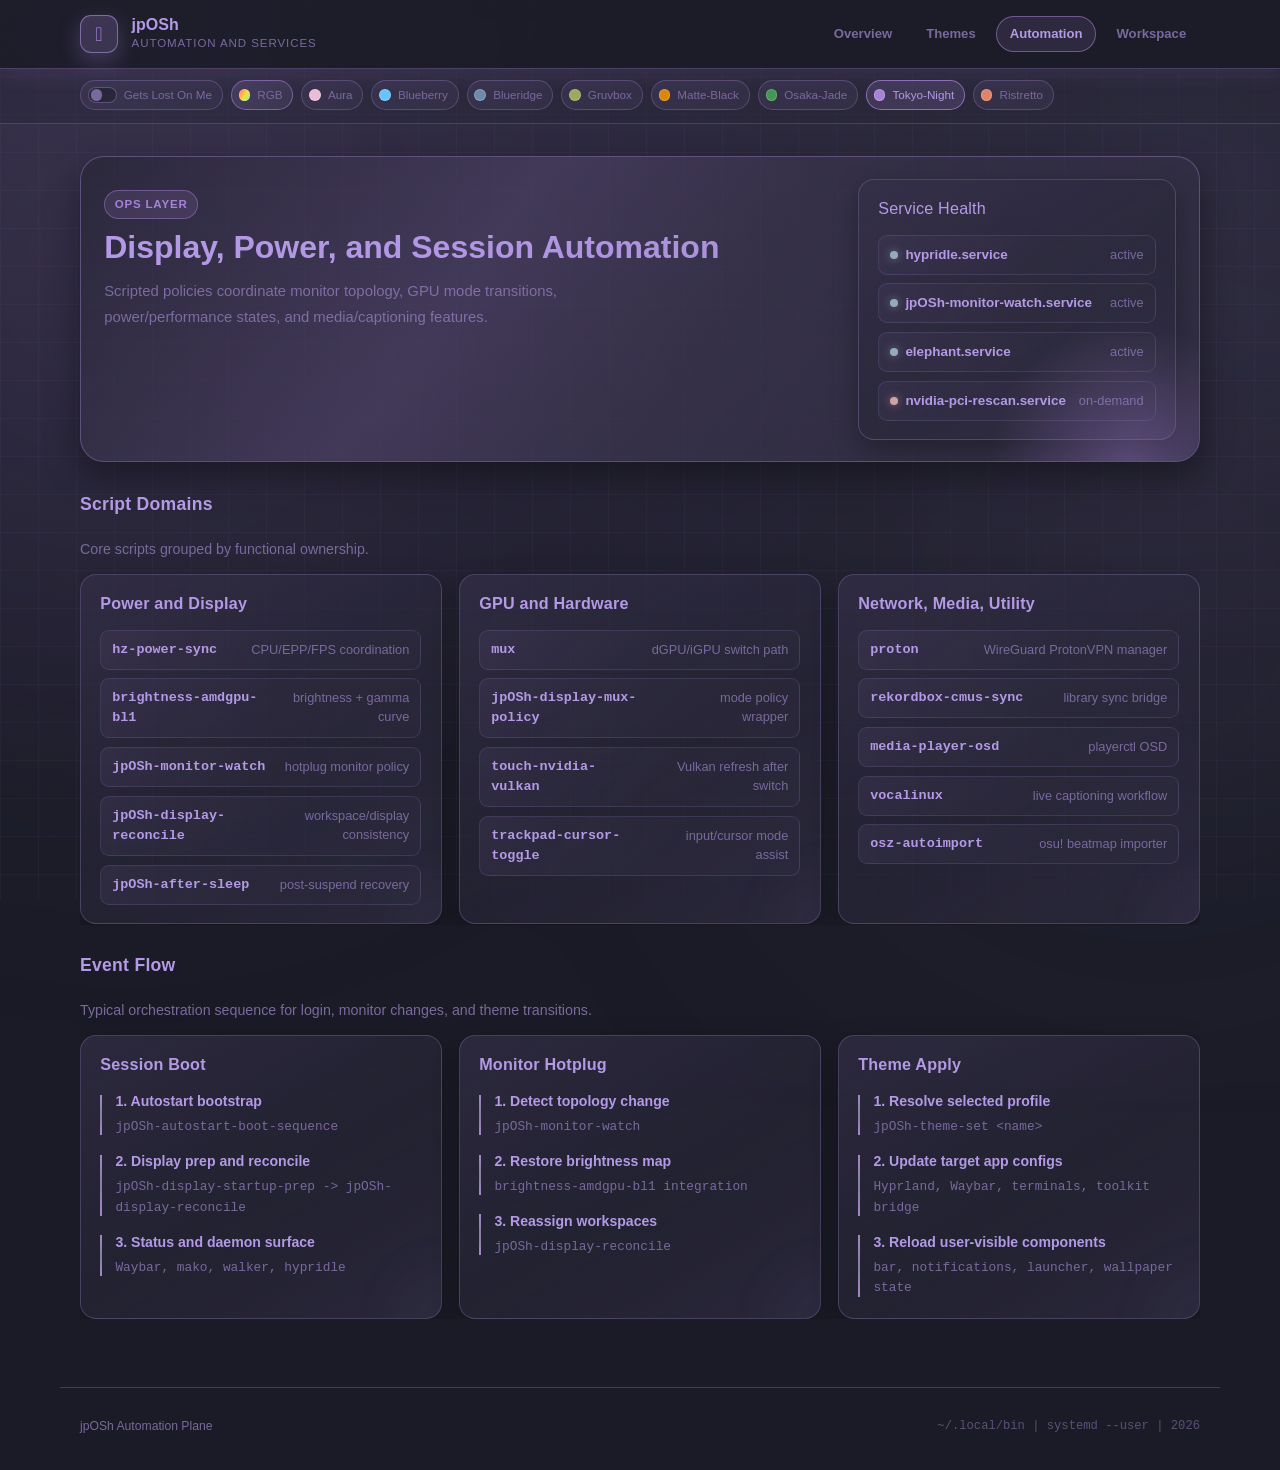
==== commit c18a8949: "Reintroduce Gets Lost On Me mode as optional UI override" ====
--- a/automation.html
+++ b/automation.html
@@ -4,8 +4,8 @@
   <meta charset="UTF-8" />
   <meta name="viewport" content="width=device-width, initial-scale=1.0" />
   <title>jpOSh - Automation</title>
-  <link rel="icon" type="image/svg+xml" href="assets/icons/favicon.svg?v=20260407h" />
-  <link rel="stylesheet" href="style.css?v=20260407h" />
+  <link rel="icon" type="image/svg+xml" href="assets/icons/favicon.svg?v=20260407i" />
+  <link rel="stylesheet" href="style.css?v=20260407i" />
 </head>
 <body data-page="automation">
   <div class="site-shell">
@@ -155,6 +155,6 @@
     </footer>
   </div>
 
-  <script src="script.js?v=20260407h"></script>
+  <script src="script.js?v=20260407i"></script>
 </body>
 </html>
--- a/style.css
+++ b/style.css
@@ -268,6 +268,40 @@
     color-mix(in srgb, var(--surface-2) 76%, transparent);
 }
 
+.theme-chip-lost {
+  padding-left: 0.42rem;
+}
+
+.lost-switch {
+  width: 1.8rem;
+  height: 1rem;
+  border-radius: 999px;
+  border: 1px solid color-mix(in srgb, var(--border-strong) 38%, transparent);
+  background: color-mix(in srgb, var(--surface-1) 84%, transparent);
+  display: inline-flex;
+  align-items: center;
+  position: relative;
+}
+
+.lost-switch-knob {
+  width: 0.72rem;
+  height: 0.72rem;
+  margin-left: 0.13rem;
+  border-radius: 999px;
+  background: var(--text-dim);
+  transition: transform 170ms ease, background-color 170ms ease;
+}
+
+.theme-chip-lost.active .lost-switch {
+  border-color: color-mix(in srgb, var(--accent) 70%, transparent);
+  background: color-mix(in srgb, var(--accent) 24%, transparent);
+}
+
+.theme-chip-lost.active .lost-switch-knob {
+  transform: translateX(0.75rem);
+  background: var(--text);
+}
+
 .rgb-dot {
   background: linear-gradient(120deg, #ff6b6b, #ffd93d, #6bff9f, #6bd4ff, #b98bff, #ff7adf);
   background-size: 260% 260%;
@@ -875,6 +909,174 @@
   color: var(--text-mute);
 }
 
+body.lost-mode {
+  background: #ffffff !important;
+  color: #000000 !important;
+  font-family: "Comic Sans MS", "Comic Sans", "Chalkboard SE", "Marker Felt", cursive;
+  line-height: 1.72;
+}
+
+body.lost-mode::before,
+body.lost-mode::after {
+  display: none !important;
+}
+
+body.lost-mode .site-header,
+body.lost-mode .theme-rail-wrap,
+body.lost-mode .hero,
+body.lost-mode .panel,
+body.lost-mode .kpi,
+body.lost-mode .list-item,
+body.lost-mode .tag,
+body.lost-mode .theme-card,
+body.lost-mode .table th,
+body.lost-mode .table td,
+body.lost-mode footer {
+  background: #ffffff !important;
+  color: #000000 !important;
+  border-color: #000000 !important;
+  box-shadow: none !important;
+  backdrop-filter: none !important;
+}
+
+body.lost-mode .hero,
+body.lost-mode .panel,
+body.lost-mode .kpi,
+body.lost-mode .list-item,
+body.lost-mode .tag,
+body.lost-mode .theme-card {
+  border-width: 2px !important;
+  border-style: solid !important;
+}
+
+body.lost-mode .hero::before,
+body.lost-mode .hero::after,
+body.lost-mode .panel::before,
+body.lost-mode .panel::after,
+body.lost-mode .list-item::before,
+body.lost-mode .tag::before {
+  display: none !important;
+}
+
+body.lost-mode .brand-mark {
+  background: #ffffff !important;
+  color: #000000 !important;
+  border: 2px solid #000000 !important;
+  box-shadow: none !important;
+}
+
+body.lost-mode .brand-sub {
+  display: none;
+}
+
+body.lost-mode .nav-link,
+body.lost-mode .theme-chip {
+  background: #ffffff !important;
+  color: #000000 !important;
+  border: 2px solid #000000 !important;
+  box-shadow: none !important;
+  transform: none !important;
+}
+
+body.lost-mode .theme-chip::before {
+  display: none !important;
+}
+
+body.lost-mode .nav-link.active,
+body.lost-mode .theme-chip.active {
+  background: #000000 !important;
+  color: #ffffff !important;
+}
+
+body.lost-mode .theme-chip-lost.active {
+  background: #ffe65a !important;
+  color: #000000 !important;
+}
+
+body.lost-mode .theme-chip-lost.active .lost-switch {
+  border-color: #000000 !important;
+  background: #ffffff !important;
+}
+
+body.lost-mode .theme-chip-lost.active .lost-switch-knob {
+  background: #000000 !important;
+}
+
+body.lost-mode .page {
+  max-width: 920px;
+  gap: 1.2rem;
+  padding: 1.3rem 1rem 2.3rem;
+}
+
+body.lost-mode .hero-title {
+  font-size: clamp(1.65rem, 5vw, 2.4rem);
+  line-height: 1.25;
+}
+
+body.lost-mode .pill {
+  background: #ffe65a !important;
+  color: #000000 !important;
+  border: 2px solid #000000 !important;
+  letter-spacing: 0;
+  font-size: 0.86rem;
+}
+
+body.lost-mode .section-title {
+  background: none !important;
+  color: #000000 !important;
+  -webkit-text-fill-color: currentColor;
+}
+
+body.lost-mode .section-sub,
+body.lost-mode .panel-desc,
+body.lost-mode .timeline-desc,
+body.lost-mode .theme-source,
+body.lost-mode .footer-path,
+body.lost-mode .list-item-value {
+  color: #000000 !important;
+}
+
+body.lost-mode .kpi-grid,
+body.lost-mode .panel-grid,
+body.lost-mode .theme-catalog {
+  grid-template-columns: 1fr;
+}
+
+body.lost-mode .list-item {
+  flex-direction: column;
+  align-items: flex-start;
+}
+
+body.lost-mode .list-item-value {
+  text-align: left;
+}
+
+body.lost-mode .timeline-item {
+  padding-left: 0;
+}
+
+body.lost-mode .timeline-item::before {
+  display: none;
+}
+
+body.lost-mode .mono,
+body.lost-mode code,
+body.lost-mode .kbd {
+  font-family: "Comic Sans MS", "Comic Sans", "Chalkboard SE", "Marker Felt", cursive;
+}
+
+body.lost-mode [data-animate],
+body.lost-mode [data-animate].show {
+  opacity: 1 !important;
+  transform: none !important;
+  transition: none !important;
+  animation: none !important;
+}
+
+body.lost-mode .rgb-confetti-layer {
+  display: none !important;
+}
+
 [data-animate] {
   opacity: 0;
   transform: translateY(12px);
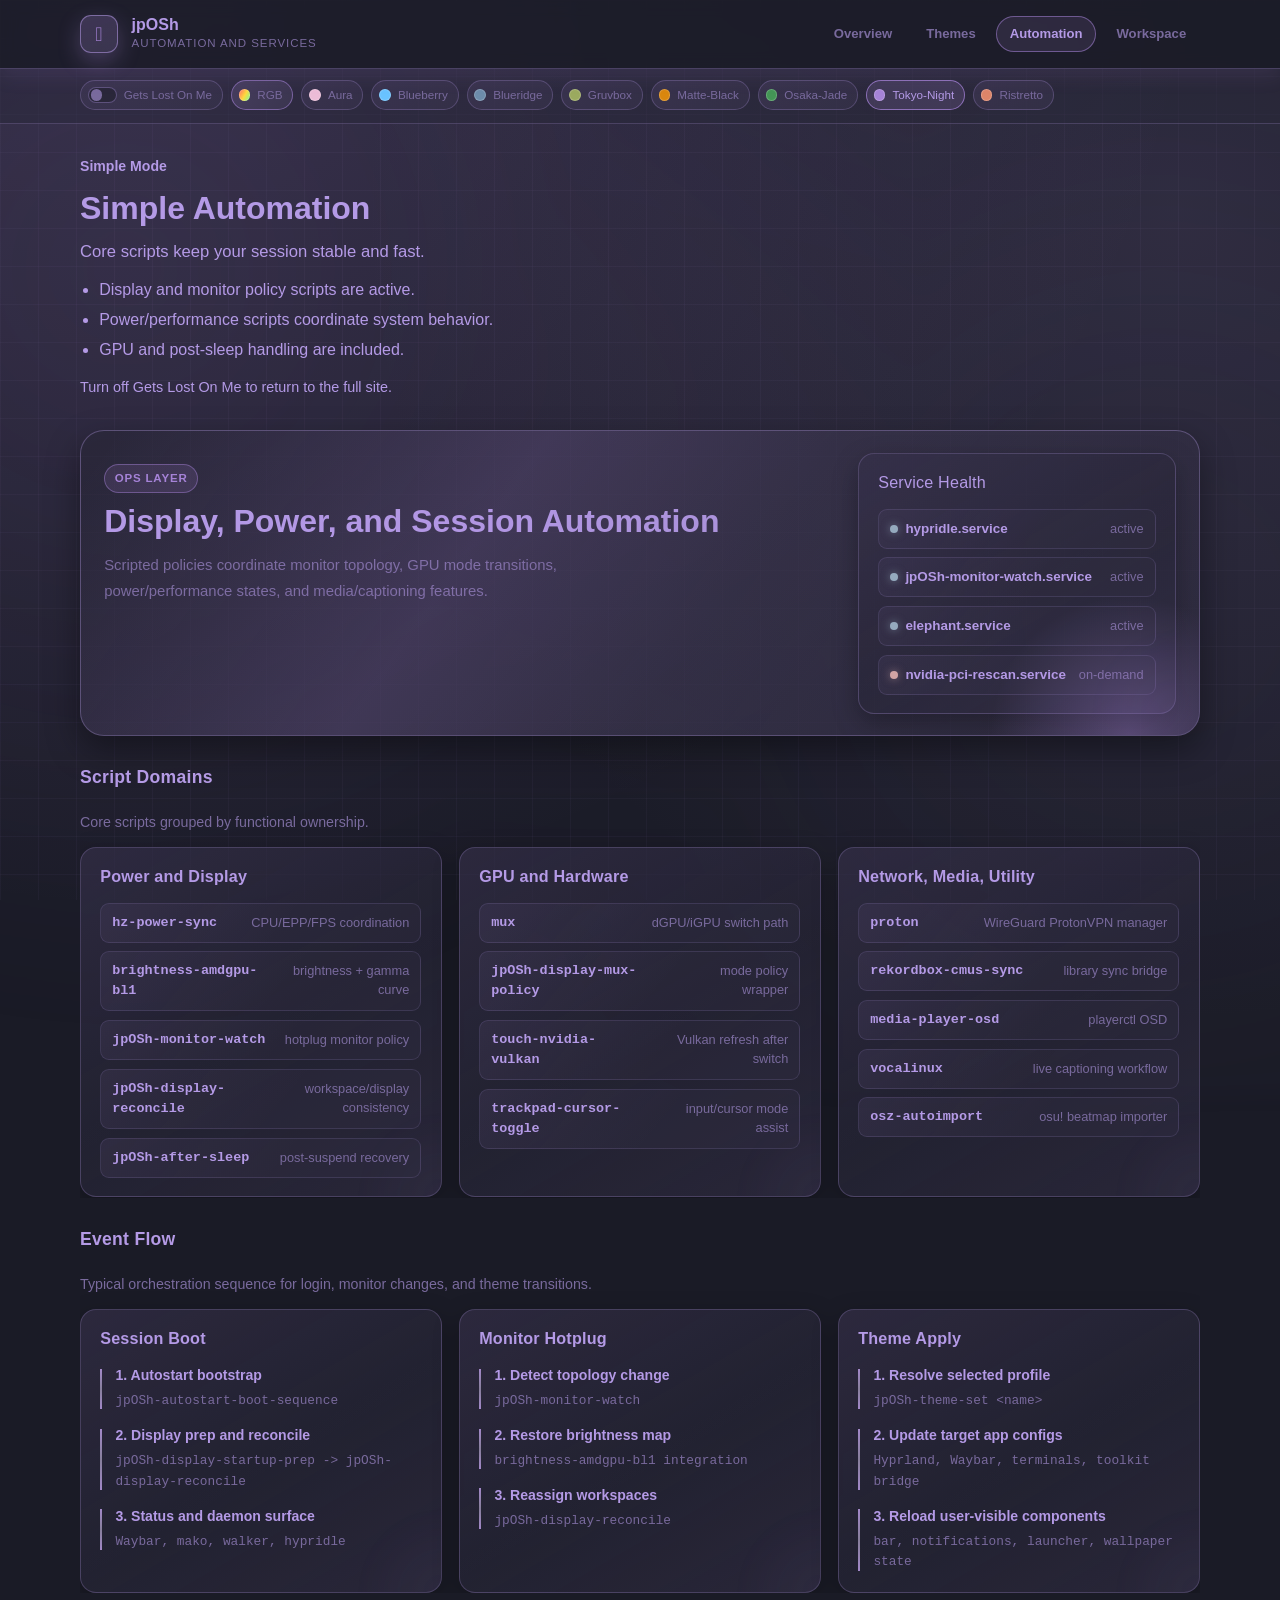
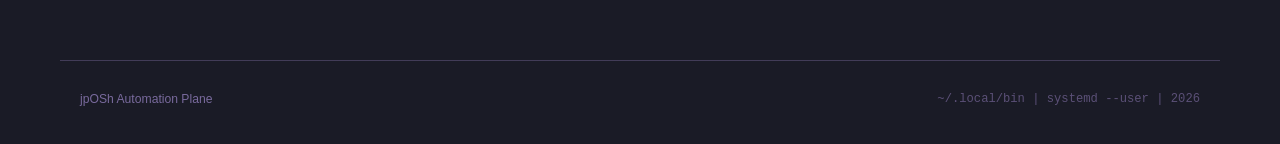
==== commit c99c5884: "Simplify Gets Lost mode with focused per-page summary content" ====
--- a/automation.html
+++ b/automation.html
@@ -4,8 +4,8 @@
   <meta charset="UTF-8" />
   <meta name="viewport" content="width=device-width, initial-scale=1.0" />
   <title>jpOSh - Automation</title>
-  <link rel="icon" type="image/svg+xml" href="assets/icons/favicon.svg?v=20260407i" />
-  <link rel="stylesheet" href="style.css?v=20260407i" />
+  <link rel="icon" type="image/svg+xml" href="assets/icons/favicon.svg?v=20260407j" />
+  <link rel="stylesheet" href="style.css?v=20260407j" />
 </head>
 <body data-page="automation">
   <div class="site-shell">
@@ -155,6 +155,6 @@
     </footer>
   </div>
 
-  <script src="script.js?v=20260407i"></script>
+  <script src="script.js?v=20260407j"></script>
 </body>
 </html>
--- a/style.css
+++ b/style.css
@@ -195,6 +195,13 @@
   border-color: color-mix(in srgb, var(--accent) 54%, transparent);
 }
 
+.nav-link.is-disabled {
+  opacity: 0.44;
+  cursor: not-allowed;
+  pointer-events: none;
+  text-decoration: line-through;
+}
+
 .theme-rail-wrap {
   border-bottom: 1px solid color-mix(in srgb, var(--border-strong) 22%, transparent);
   background: color-mix(in srgb, var(--surface-1) 42%, transparent);
@@ -261,6 +268,20 @@
   background: color-mix(in srgb, var(--accent) 18%, transparent);
 }
 
+.theme-chip.is-disabled,
+.theme-chip:disabled {
+  opacity: 0.4;
+  cursor: not-allowed;
+  transform: none !important;
+  box-shadow: none !important;
+  filter: grayscale(0.28);
+}
+
+.theme-chip.is-disabled::before,
+.theme-chip:disabled::before {
+  display: none !important;
+}
+
 .theme-chip-rgb {
   border-color: color-mix(in srgb, var(--accent) 58%, transparent);
   background:
@@ -363,6 +384,44 @@
   gap: 0.82rem;
   content-visibility: auto;
   contain-intrinsic-size: 1px 760px;
+}
+
+.lost-summary {
+  display: none;
+}
+
+.lost-summary-pill {
+  margin: 0;
+  font-size: 0.88rem;
+  font-weight: 700;
+}
+
+.lost-summary-title {
+  margin: 0;
+  font-size: 2rem;
+  line-height: 1.15;
+}
+
+.lost-summary-text {
+  margin: 0;
+  font-size: 1.04rem;
+}
+
+.lost-summary-list {
+  margin: 0;
+  padding-left: 1.2rem;
+  display: grid;
+  gap: 0.36rem;
+}
+
+.lost-summary-item {
+  font-size: 1rem;
+  line-height: 1.5;
+}
+
+.lost-summary-note {
+  margin: 0.12rem 0 0;
+  font-size: 0.9rem;
 }
 
 .hero {
@@ -978,6 +1037,15 @@
   transform: none !important;
 }
 
+body.lost-mode .nav-link.is-disabled,
+body.lost-mode .theme-chip.is-disabled,
+body.lost-mode .theme-chip:disabled {
+  background: #f1f1f1 !important;
+  color: #6f6f6f !important;
+  border-color: #989898 !important;
+  text-decoration: line-through;
+}
+
 body.lost-mode .theme-chip::before {
   display: none !important;
 }
@@ -1042,21 +1110,34 @@
   grid-template-columns: 1fr;
 }
 
-body.lost-mode .list-item {
-  flex-direction: column;
-  align-items: flex-start;
-}
-
-body.lost-mode .list-item-value {
-  text-align: left;
-}
-
-body.lost-mode .timeline-item {
-  padding-left: 0;
-}
-
-body.lost-mode .timeline-item::before {
-  display: none;
+body.lost-mode .page > section {
+  display: none !important;
+}
+
+body.lost-mode .page > section.lost-summary {
+  display: grid !important;
+  gap: 0.72rem;
+  border: 2px solid #000000;
+  border-radius: 14px;
+  padding: 1rem 1rem 1.05rem;
+  background: #ffffff;
+}
+
+body.lost-mode .lost-summary-pill {
+  color: #000000;
+  background: #ffe65a;
+  border: 2px solid #000000;
+  border-radius: 999px;
+  display: inline-flex;
+  width: max-content;
+  padding: 0.24rem 0.58rem;
+}
+
+body.lost-mode .lost-summary-title,
+body.lost-mode .lost-summary-text,
+body.lost-mode .lost-summary-item,
+body.lost-mode .lost-summary-note {
+  color: #000000;
 }
 
 body.lost-mode .mono,
